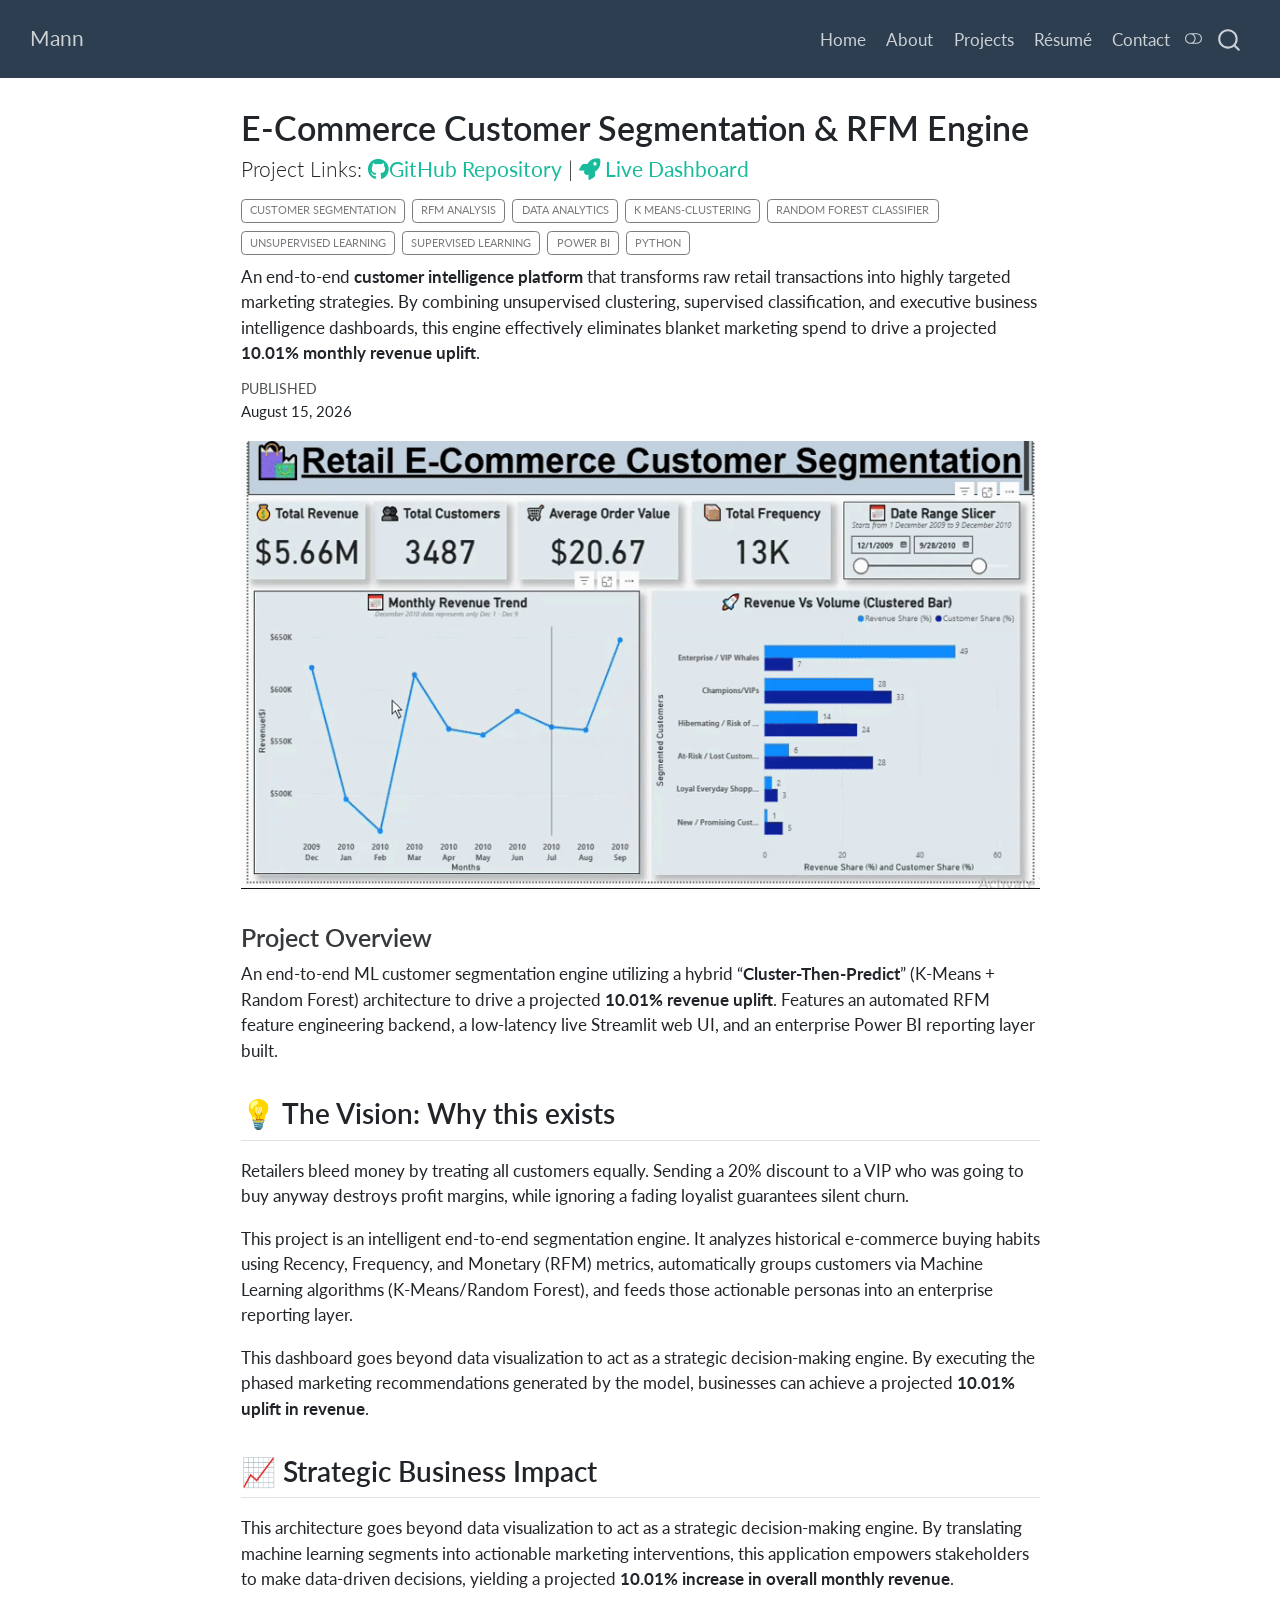
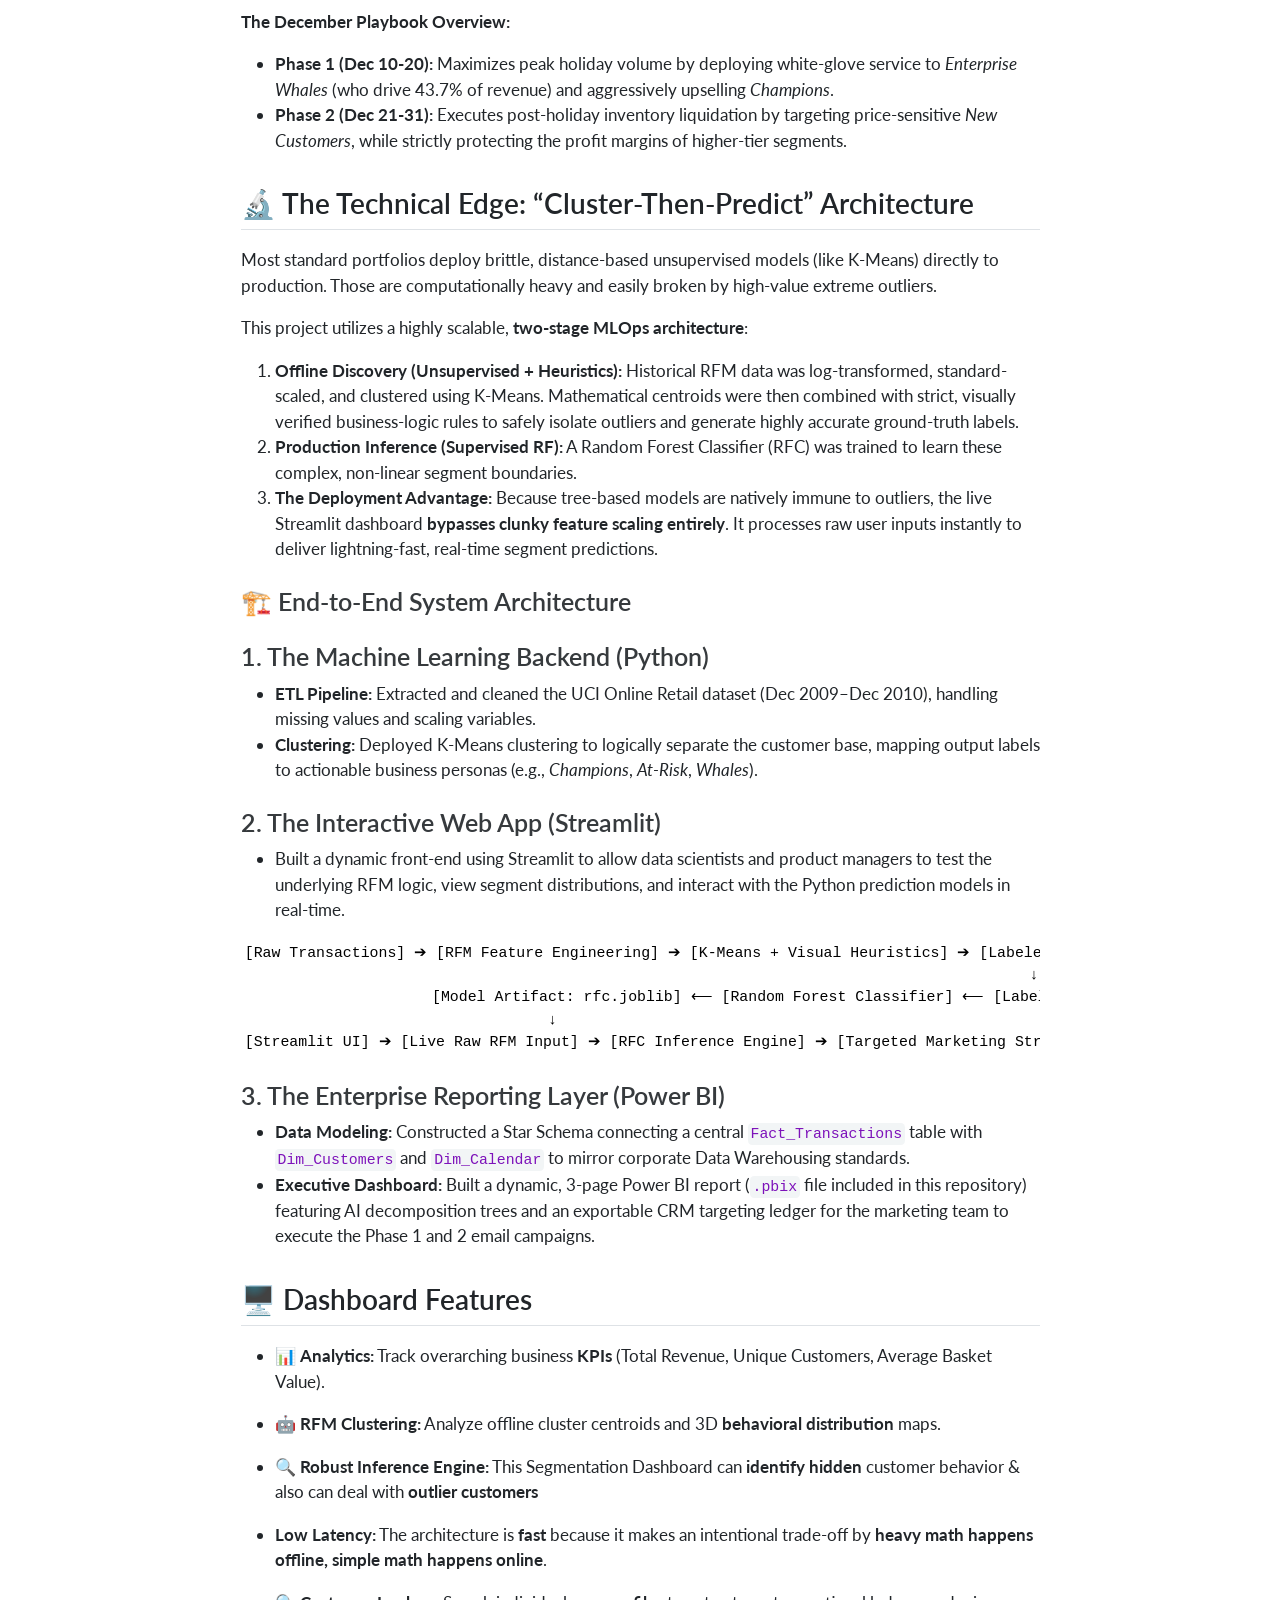
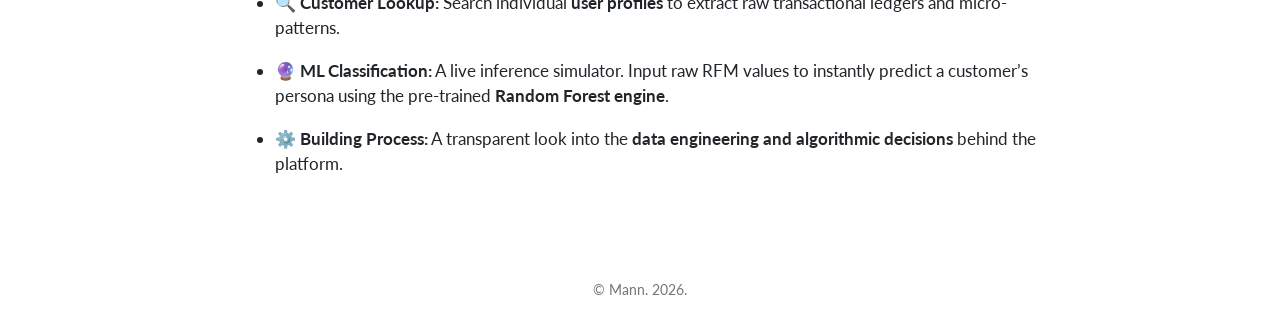
==== docs/projects/customerSegmentation/index.html @ e7b9f97b "Docs repo uploaded for deployment" ====
<!DOCTYPE html>
<html xmlns="http://www.w3.org/1999/xhtml" lang="en" xml:lang="en"><head>

<meta charset="utf-8">
<meta name="generator" content="quarto-1.10.19">

<meta name="viewport" content="width=device-width, initial-scale=1.0, user-scalable=yes">

<meta name="dcterms.date" content="2026-08-15">
<meta name="description" content="An end-to-end customer intelligence platform that transforms raw retail transactions into highly targeted marketing strategies. By combining unsupervised clustering, supervised classification, and executive business intelligence dashboards, this engine effectively eliminates blanket marketing spend to drive a projected 10.01% monthly revenue uplift.">

<title>E-Commerce Customer Segmentation &amp; RFM Engine – Mann</title>
<style>
/* Default styles provided by pandoc.
** See https://pandoc.org/MANUAL.html#variables-for-html for config info.
*/
span.smallcaps{font-variant: small-caps;}
div.columns{display: flex; gap: 1.5em;}
div.column{flex: auto;}
@media screen {
div.columns{gap: min(4vw, 1.5em);}
div.column{overflow-x: auto;}
}
div.hanging-indent{margin-left: 1.5em; text-indent: -1.5em;}
ul.task-list{list-style: none;}
ul.task-list li input[type="checkbox"] {
  width: 0.8em;
  margin: 0 0.8em 0.2em -1em; /* quarto-specific, see https://github.com/quarto-dev/quarto-cli/issues/4556 */ 
  vertical-align: middle;
}
</style>


<script src="../../site_libs/quarto-nav/quarto-nav.js"></script>
<script src="../../site_libs/quarto-nav/headroom.min.js"></script>
<script src="../../site_libs/clipboard/clipboard.min.js"></script>
<script src="../../site_libs/quarto-search/autocomplete.umd.js"></script>
<script src="../../site_libs/quarto-search/fuse.min.js"></script>
<script src="../../site_libs/quarto-search/quarto-search.js"></script>
<meta name="quarto:offset" content="../../">
<link href="../../assets/fv.png" rel="icon" type="image/png">
<script src="../../site_libs/quarto-html/quarto.js" type="module"></script>
<script src="../../site_libs/quarto-html/tabsets/tabsets.js" type="module"></script>
<script src="../../site_libs/quarto-html/popper.min.js"></script>
<script src="../../site_libs/quarto-html/tippy.umd.min.js"></script>
<script src="../../site_libs/quarto-html/anchor.min.js"></script>
<link href="../../site_libs/quarto-html/tippy.css" rel="stylesheet">
<link href="../../site_libs/quarto-html/quarto-syntax-highlighting-bf27225e3a48a9273f3daa8f8e829971.css" rel="stylesheet" class="quarto-color-scheme" id="quarto-text-highlighting-styles">
<link href="../../site_libs/quarto-html/quarto-syntax-highlighting-dark-b626d73c4c936ccc3cb08be7d45d1df6.css" rel="stylesheet" class="quarto-color-scheme quarto-color-alternate" id="quarto-text-highlighting-styles">
<link href="../../site_libs/quarto-html/quarto-syntax-highlighting-bf27225e3a48a9273f3daa8f8e829971.css" rel="stylesheet" class="quarto-color-scheme-extra" id="quarto-text-highlighting-styles">
<script src="../../site_libs/bootstrap/bootstrap.min.js"></script>
<link href="../../site_libs/bootstrap/bootstrap-icons.css" rel="stylesheet">
<link href="../../site_libs/bootstrap/bootstrap-92404dd89b1444827012a9e3a58cda88.min.css" rel="stylesheet" append-hash="true" class="quarto-color-scheme" id="quarto-bootstrap" data-mode="light">
<link href="../../site_libs/bootstrap/bootstrap-dark-8b348f4b4b74a528bf910da1e8c5139e.min.css" rel="stylesheet" append-hash="true" class="quarto-color-scheme quarto-color-alternate" id="quarto-bootstrap" data-mode="dark">
<link href="../../site_libs/bootstrap/bootstrap-92404dd89b1444827012a9e3a58cda88.min.css" rel="stylesheet" append-hash="true" class="quarto-color-scheme-extra" id="quarto-bootstrap" data-mode="light">
<link href="../../site_libs/quarto-contrib/fontawesome6-6.7.2/all.min.css" rel="stylesheet">
<link href="../../site_libs/quarto-contrib/fontawesome6-6.7.2/latex-fontsize.css" rel="stylesheet">
<script id="quarto-search-options" type="application/json">{
  "location": "navbar",
  "copy-button": false,
  "collapse-after": 3,
  "panel-placement": "end",
  "type": "overlay",
  "limit": 50,
  "keyboard-shortcut": [
    "f",
    "/",
    "s"
  ],
  "show-item-context": false,
  "language": {
    "search-no-results-text": "No results",
    "search-matching-documents-text": "matching documents",
    "search-copy-link-title": "Copy link to search",
    "search-hide-matches-text": "Hide additional matches",
    "search-more-match-text": "more match in this document",
    "search-more-matches-text": "more matches in this document",
    "search-clear-button-title": "Clear",
    "search-text-placeholder": "",
    "search-detached-cancel-button-title": "Cancel",
    "search-submit-button-title": "Submit",
    "search-label": "Search"
  }
}</script>


<link rel="stylesheet" href="../../css/styles.scss">
</head>

<body class="nav-fixed fullcontent quarto-light"><script id="quarto-html-before-body" type="application/javascript">
    const toggleBodyColorMode = (bsSheetEl) => {
      const mode = bsSheetEl.getAttribute("data-mode");
      const bodyEl = window.document.querySelector("body");
      if (mode === "dark") {
        bodyEl.classList.add("quarto-dark");
        bodyEl.classList.remove("quarto-light");
      } else {
        bodyEl.classList.add("quarto-light");
        bodyEl.classList.remove("quarto-dark");
      }
    }
    const toggleBodyColorPrimary = () => {
      const bsSheetEl = window.document.querySelector("link#quarto-bootstrap:not([rel=disabled-stylesheet])");
      if (bsSheetEl) {
        toggleBodyColorMode(bsSheetEl);
      }
    }
    const setColorSchemeToggle = (alternate) => {
      const toggles = window.document.querySelectorAll('.quarto-color-scheme-toggle');
      for (let i=0; i < toggles.length; i++) {
        const toggle = toggles[i];
        if (toggle) {
          if (alternate) {
            toggle.classList.add("alternate");
          } else {
            toggle.classList.remove("alternate");
          }
        }
      }
    };
    const toggleColorMode = (alternate) => {
      // Switch the stylesheets
      const primaryStylesheets = window.document.querySelectorAll('link.quarto-color-scheme:not(.quarto-color-alternate)');
      const alternateStylesheets = window.document.querySelectorAll('link.quarto-color-scheme.quarto-color-alternate');
      manageTransitions('#quarto-margin-sidebar .nav-link', false);
      if (alternate) {
        // note: dark is layered on light, we don't disable primary!
        enableStylesheet(alternateStylesheets);
        for (const sheetNode of alternateStylesheets) {
          if (sheetNode.id === "quarto-bootstrap") {
            toggleBodyColorMode(sheetNode);
          }
        }
      } else {
        disableStylesheet(alternateStylesheets);
        enableStylesheet(primaryStylesheets)
        toggleBodyColorPrimary();
      }
      manageTransitions('#quarto-margin-sidebar .nav-link', true);
      // Switch the toggles
      setColorSchemeToggle(alternate)
      // Hack to workaround the fact that safari doesn't
      // properly recolor the scrollbar when toggling (#1455)
      if (navigator.userAgent.indexOf('Safari') > 0 && navigator.userAgent.indexOf('Chrome') == -1) {
        manageTransitions("body", false);
        window.scrollTo(0, 1);
        setTimeout(() => {
          window.scrollTo(0, 0);
          manageTransitions("body", true);
        }, 40);
      }
    }
    const disableStylesheet = (stylesheets) => {
      for (let i=0; i < stylesheets.length; i++) {
        const stylesheet = stylesheets[i];
        stylesheet.rel = 'disabled-stylesheet';
      }
    }
    const enableStylesheet = (stylesheets) => {
      for (let i=0; i < stylesheets.length; i++) {
        const stylesheet = stylesheets[i];
        if(stylesheet.rel !== 'stylesheet') { // for Chrome, which will still FOUC without this check
          stylesheet.rel = 'stylesheet';
        }
      }
    }
    const manageTransitions = (selector, allowTransitions) => {
      const els = window.document.querySelectorAll(selector);
      for (let i=0; i < els.length; i++) {
        const el = els[i];
        if (allowTransitions) {
          el.classList.remove('notransition');
        } else {
          el.classList.add('notransition');
        }
      }
    }
    const isFileUrl = () => {
      return window.location.protocol === 'file:';
    }
    const hasAlternateSentinel = () => {
      let styleSentinel = getColorSchemeSentinel();
      if (styleSentinel !== null) {
        return styleSentinel === "alternate";
      } else {
        return false;
      }
    }
    const setStyleSentinel = (alternate) => {
      const value = alternate ? "alternate" : "default";
      if (!isFileUrl()) {
        window.localStorage.setItem("quarto-color-scheme", value);
      } else {
        localAlternateSentinel = value;
      }
    }
    const getColorSchemeSentinel = () => {
      if (!isFileUrl()) {
        const storageValue = window.localStorage.getItem("quarto-color-scheme");
        return storageValue != null ? storageValue : localAlternateSentinel;
      } else {
        return localAlternateSentinel;
      }
    }
    const toggleGiscusIfUsed = (isAlternate, darkModeDefault) => {
      const baseTheme = document.querySelector('#giscus-base-theme')?.value ?? 'light';
      const alternateTheme = document.querySelector('#giscus-alt-theme')?.value ?? 'dark';
      let newTheme = '';
      if(authorPrefersDark) {
        newTheme = isAlternate ? baseTheme : alternateTheme;
      } else {
        newTheme = isAlternate ? alternateTheme : baseTheme;
      }
      const changeGiscusTheme = () => {
        // From: https://github.com/giscus/giscus/issues/336
        const sendMessage = (message) => {
          const iframe = document.querySelector('iframe.giscus-frame');
          if (!iframe) return;
          iframe.contentWindow.postMessage({ giscus: message }, 'https://giscus.app');
        }
        sendMessage({
          setConfig: {
            theme: newTheme
          }
        });
      }
      const isGiscussLoaded = window.document.querySelector('iframe.giscus-frame') !== null;
      if (isGiscussLoaded) {
        changeGiscusTheme();
      }
    };
    const authorPrefersDark = false;
    const darkModeDefault = authorPrefersDark;
      document.querySelector('link#quarto-text-highlighting-styles.quarto-color-scheme-extra').rel = 'disabled-stylesheet';
      document.querySelector('link#quarto-bootstrap.quarto-color-scheme-extra').rel = 'disabled-stylesheet';
    let localAlternateSentinel = darkModeDefault ? 'alternate' : 'default';
    // Dark / light mode switch
    window.quartoToggleColorScheme = () => {
      // Read the current dark / light value
      let toAlternate = !hasAlternateSentinel();
      toggleColorMode(toAlternate);
      setStyleSentinel(toAlternate);
      toggleGiscusIfUsed(toAlternate, darkModeDefault);
      window.dispatchEvent(new Event('resize'));
    };
    // Switch to dark mode if need be
    if (hasAlternateSentinel()) {
      toggleColorMode(true);
    } else {
      toggleColorMode(false);
    }
  </script>

<div id="quarto-search-results"></div>
  <header id="quarto-header" class="headroom fixed-top">
    <nav class="navbar navbar-expand-lg " data-bs-theme="dark">
      <div class="navbar-container container-fluid">
      <div class="navbar-brand-container mx-auto">
    <a class="navbar-brand" href="../../index.html">
    <span class="navbar-title">Mann</span>
    </a>
  </div>
            <div id="quarto-search" class="" title="Search"></div>
          <button class="navbar-toggler" type="button" data-bs-toggle="collapse" data-bs-target="#navbarCollapse" aria-controls="navbarCollapse" role="menu" aria-expanded="false" aria-label="Toggle navigation" onclick="if (window.quartoToggleHeadroom) { window.quartoToggleHeadroom(); }">
  <span class="navbar-toggler-icon"></span>
</button>
          <div class="collapse navbar-collapse" id="navbarCollapse">
            <ul class="navbar-nav navbar-nav-scroll ms-auto">
  <li class="nav-item">
    <a class="nav-link" href="../../index.html"> 
<span class="menu-text">Home</span></a>
  </li>  
  <li class="nav-item">
    <a class="nav-link" href="../../pages/about.html"> 
<span class="menu-text">About</span></a>
  </li>  
  <li class="nav-item">
    <a class="nav-link" href="../../projects.html"> 
<span class="menu-text">Projects</span></a>
  </li>  
  <li class="nav-item">
    <a class="nav-link" href="../../pages/cv.html"> 
<span class="menu-text">Résumé</span></a>
  </li>  
  <li class="nav-item">
    <a class="nav-link" href="../../pages/contact.html"> 
<span class="menu-text">Contact</span></a>
  </li>  
</ul>
          </div> <!-- /navcollapse -->
            <div class="quarto-navbar-tools">
  <a href="" class="quarto-color-scheme-toggle quarto-navigation-tool  px-1" onclick="window.quartoToggleColorScheme(); return false;" title="Toggle dark mode"><i class="bi"></i></a>
</div>
      </div> <!-- /container-fluid -->
    </nav>
</header>
<!-- content -->
<div id="quarto-content" class="quarto-container page-columns page-rows-contents page-layout-article page-navbar">
<!-- sidebar -->
<!-- margin-sidebar -->
    
<!-- main -->
<main class="content" id="quarto-document-content">


<header id="title-block-header" class="quarto-title-block default">
<div class="quarto-title">
<h1 class="title">E-Commerce Customer Segmentation &amp; RFM Engine</h1>
<p class="subtitle lead">Project Links: <a href="https://github.com/mann-lean/customerSegmentation"><i class="fa-brands fa-github" aria-label="github"></i>GitHub Repository</a> | <a href="https://customersegmentationsolutions.streamlit.app/"><i class="fa-solid fa-rocket" aria-label="rocket"></i> Live Dashboard</a></p>
  <div class="quarto-categories">
    <div class="quarto-category">Customer Segmentation</div>
    <div class="quarto-category">RFM Analysis</div>
    <div class="quarto-category">Data Analytics</div>
    <div class="quarto-category">K Means-clustering</div>
    <div class="quarto-category">Random Forest Classifier</div>
    <div class="quarto-category">Unsupervised Learning</div>
    <div class="quarto-category">Supervised Learning</div>
    <div class="quarto-category">Power BI</div>
    <div class="quarto-category">Python</div>
  </div>
  </div>

<div>
  <div class="description">
    An end-to-end <strong>customer intelligence platform</strong> that transforms raw retail transactions into highly targeted marketing strategies. By combining unsupervised clustering, supervised classification, and executive business intelligence dashboards, this engine effectively eliminates blanket marketing spend to drive a projected <strong>10.01% monthly revenue uplift</strong>.
  </div>
</div>


<div class="quarto-title-meta">

    
    <div>
    <div class="quarto-title-meta-heading">Published</div>
    <div class="quarto-title-meta-contents">
      <p class="date">August 15, 2026</p>
    </div>
  </div>
  
    
  </div>
  


</header>


<p><img src="cs.gif" class="img-fluid"></p>
<section id="project-overview" class="level3">
<h3 class="anchored" data-anchor-id="project-overview">Project Overview</h3>
<p>An end-to-end ML customer segmentation engine utilizing a hybrid “<strong>Cluster-Then-Predict</strong>” (K-Means + Random Forest) architecture to drive a projected <strong>10.01% revenue uplift</strong>. Features an automated RFM feature engineering backend, a low-latency live Streamlit web UI, and an enterprise Power BI reporting layer built.</p>
</section>
<section id="the-vision-why-this-exists" class="level2">
<h2 class="anchored" data-anchor-id="the-vision-why-this-exists">💡 The Vision: Why this exists</h2>
<p>Retailers bleed money by treating all customers equally. Sending a 20% discount to a VIP who was going to buy anyway destroys profit margins, while ignoring a fading loyalist guarantees silent churn.</p>
<p>This project is an intelligent end-to-end segmentation engine. It analyzes historical e-commerce buying habits using Recency, Frequency, and Monetary (RFM) metrics, automatically groups customers via Machine Learning algorithms (K-Means/Random Forest), and feeds those actionable personas into an enterprise reporting layer.</p>
<p>This dashboard goes beyond data visualization to act as a strategic decision-making engine. By executing the phased marketing recommendations generated by the model, businesses can achieve a projected <strong>10.01% uplift in revenue</strong>.</p>
</section>
<section id="strategic-business-impact" class="level2">
<h2 class="anchored" data-anchor-id="strategic-business-impact">📈 Strategic Business Impact</h2>
<p>This architecture goes beyond data visualization to act as a strategic decision-making engine. By translating machine learning segments into actionable marketing interventions, this application empowers stakeholders to make data-driven decisions, yielding a projected <strong>10.01% increase in overall monthly revenue</strong>.</p>
<p><strong>The December Playbook Overview:</strong></p>
<ul>
<li><strong>Phase 1 (Dec 10-20):</strong> Maximizes peak holiday volume by deploying white-glove service to <em>Enterprise Whales</em> (who drive 43.7% of revenue) and aggressively upselling <em>Champions</em>.</li>
<li><strong>Phase 2 (Dec 21-31):</strong> Executes post-holiday inventory liquidation by targeting price-sensitive <em>New Customers</em>, while strictly protecting the profit margins of higher-tier segments.</li>
</ul>
</section>
<section id="the-technical-edge-cluster-then-predict-architecture" class="level2">
<h2 class="anchored" data-anchor-id="the-technical-edge-cluster-then-predict-architecture">🔬 The Technical Edge: “Cluster-Then-Predict” Architecture</h2>
<p>Most standard portfolios deploy brittle, distance-based unsupervised models (like K-Means) directly to production. Those are computationally heavy and easily broken by high-value extreme outliers.</p>
<p>This project utilizes a highly scalable, <strong>two-stage MLOps architecture</strong>:</p>
<ol type="1">
<li><strong>Offline Discovery (Unsupervised + Heuristics):</strong> Historical RFM data was log-transformed, standard-scaled, and clustered using K-Means. Mathematical centroids were then combined with strict, visually verified business-logic rules to safely isolate outliers and generate highly accurate ground-truth labels.</li>
<li><strong>Production Inference (Supervised RF):</strong> A Random Forest Classifier (RFC) was trained to learn these complex, non-linear segment boundaries.</li>
<li><strong>The Deployment Advantage:</strong> Because tree-based models are natively immune to outliers, the live Streamlit dashboard <strong>bypasses clunky feature scaling entirely</strong>. It processes raw user inputs instantly to deliver lightning-fast, real-time segment predictions.</li>
</ol>
<section id="end-to-end-system-architecture" class="level3">
<h3 class="anchored" data-anchor-id="end-to-end-system-architecture">🏗️ End-to-End System Architecture</h3>
</section>
<section id="the-machine-learning-backend-python" class="level3">
<h3 class="anchored" data-anchor-id="the-machine-learning-backend-python">1. The Machine Learning Backend (Python)</h3>
<ul>
<li><strong>ETL Pipeline:</strong> Extracted and cleaned the UCI Online Retail dataset (Dec 2009–Dec 2010), handling missing values and scaling variables.</li>
<li><strong>Clustering:</strong> Deployed K-Means clustering to logically separate the customer base, mapping output labels to actionable business personas (e.g., <em>Champions</em>, <em>At-Risk</em>, <em>Whales</em>).</li>
</ul>
</section>
<section id="the-interactive-web-app-streamlit" class="level3">
<h3 class="anchored" data-anchor-id="the-interactive-web-app-streamlit">2. The Interactive Web App (Streamlit)</h3>
<ul>
<li>Built a dynamic front-end using Streamlit to allow data scientists and product managers to test the underlying RFM logic, view segment distributions, and interact with the Python prediction models in real-time.</li>
</ul>
<pre class="text"><code>[Raw Transactions] ➔ [RFM Feature Engineering] ➔ [K-Means + Visual Heuristics] ➔ [Labeled Dataset]
                                                                                        ↓
                     [Model Artifact: rfc.joblib] ⟵ [Random Forest Classifier] ⟵ [Labeled Training]
                                  ↓
[Streamlit UI] ➔ [Live Raw RFM Input] ➔ [RFC Inference Engine] ➔ [Targeted Marketing Strategy]</code></pre>
</section>
<section id="the-enterprise-reporting-layer-power-bi" class="level3">
<h3 class="anchored" data-anchor-id="the-enterprise-reporting-layer-power-bi">3. The Enterprise Reporting Layer (Power BI)</h3>
<ul>
<li><strong>Data Modeling:</strong> Constructed a Star Schema connecting a central <code>Fact_Transactions</code> table with <code>Dim_Customers</code> and <code>Dim_Calendar</code> to mirror corporate Data Warehousing standards.</li>
<li><strong>Executive Dashboard:</strong> Built a dynamic, 3-page Power BI report (<code>.pbix</code> file included in this repository) featuring AI decomposition trees and an exportable CRM targeting ledger for the marketing team to execute the Phase 1 and 2 email campaigns.</li>
</ul>
</section>
</section>
<section id="dashboard-features" class="level2">
<h2 class="anchored" data-anchor-id="dashboard-features">🖥️ Dashboard Features</h2>
<ul>
<li><p>📊 <strong>Analytics:</strong> Track overarching business <strong>KPIs</strong> (Total Revenue, Unique Customers, Average Basket Value).</p></li>
<li><p>🤖 <strong>RFM Clustering:</strong> Analyze offline cluster centroids and 3D <strong>behavioral distribution</strong> maps.</p></li>
<li><p>🔍 <strong>Robust Inference Engine:</strong> This Segmentation Dashboard can <strong>identify hidden</strong> customer behavior &amp; also can deal with <strong>outlier customers</strong></p></li>
<li><p><strong>Low Latency:</strong> The architecture is <strong>fast</strong> because it makes an intentional trade-off by <strong>heavy math happens offline, simple math happens online</strong>.</p></li>
<li><p>🔍 <strong>Customer Lookup:</strong> Search individual <strong>user profiles</strong> to extract raw transactional ledgers and micro-patterns.</p></li>
<li><p>🔮 <strong>ML Classification:</strong> A live inference simulator. Input raw RFM values to instantly predict a customer’s persona using the pre-trained <strong>Random Forest engine</strong>.</p></li>
<li><p>⚙️ <strong>Building Process:</strong> A transparent look into the <strong>data engineering and algorithmic decisions</strong> behind the platform.</p></li>
</ul>


</section>

</main> <!-- /main -->
<script id="quarto-html-after-body" type="application/javascript">
  window.document.addEventListener("DOMContentLoaded", function (event) {
    // Ensure there is a toggle, if there isn't float one in the top right
    if (window.document.querySelector('.quarto-color-scheme-toggle') === null) {
      const a = window.document.createElement('a');
      a.classList.add('top-right');
      a.classList.add('quarto-color-scheme-toggle');
      a.href = "";
      a.onclick = function() { try { window.quartoToggleColorScheme(); } catch {} return false; };
      const i = window.document.createElement("i");
      i.classList.add('bi');
      a.appendChild(i);
      window.document.body.appendChild(a);
    }
    setColorSchemeToggle(hasAlternateSentinel())
    const icon = "";
    const anchorJS = new window.AnchorJS();
    anchorJS.options = {
      placement: 'right',
      icon: icon
    };
    anchorJS.add('.anchored');
    const isCodeAnnotation = (el) => {
      for (const clz of el.classList) {
        if (clz.startsWith('code-annotation-')) {                     
          return true;
        }
      }
      return false;
    }
    const onCopySuccess = function(e) {
      // button target
      const button = e.trigger;
      // don't keep focus
      button.blur();
      // flash "checked"
      button.classList.add('code-copy-button-checked');
      var currentTitle = button.getAttribute("title");
      button.setAttribute("title", "Copied!");
      let tooltip;
      if (window.bootstrap) {
        button.setAttribute("data-bs-toggle", "tooltip");
        button.setAttribute("data-bs-placement", "left");
        button.setAttribute("data-bs-title", "Copied!");
        tooltip = new bootstrap.Tooltip(button, 
          { trigger: "manual", 
            customClass: "code-copy-button-tooltip",
            offset: [0, -8]});
        tooltip.show();    
      }
      setTimeout(function() {
        if (tooltip) {
          tooltip.hide();
          button.removeAttribute("data-bs-title");
          button.removeAttribute("data-bs-toggle");
          button.removeAttribute("data-bs-placement");
        }
        button.setAttribute("title", currentTitle);
        button.classList.remove('code-copy-button-checked');
      }, 1000);
      // clear code selection
      e.clearSelection();
    }
    const getTextToCopy = function(trigger) {
      const outerScaffold = trigger.parentElement.cloneNode(true);
      const codeEl = outerScaffold.querySelector('code');
      for (const childEl of codeEl.children) {
        if (isCodeAnnotation(childEl)) {
          childEl.remove();
        }
      }
      return codeEl.innerText;
    }
    const clipboard = new window.ClipboardJS('.code-copy-button:not([data-in-quarto-modal])', {
      text: getTextToCopy
    });
    clipboard.on('success', onCopySuccess);
    if (window.document.getElementById('quarto-embedded-source-code-modal')) {
      const clipboardModal = new window.ClipboardJS('.code-copy-button[data-in-quarto-modal]', {
        text: getTextToCopy,
        container: window.document.getElementById('quarto-embedded-source-code-modal')
      });
      clipboardModal.on('success', onCopySuccess);
    }
      var localhostRegex = new RegExp(/^(?:http|https):\/\/localhost\:?[0-9]*\//);
      var mailtoRegex = new RegExp(/^mailto:/);
        var filterRegex = new RegExp('/' + window.location.host + '/');
      var isInternal = (href) => {
          return filterRegex.test(href) || localhostRegex.test(href) || mailtoRegex.test(href);
      }
      // Inspect non-navigation links and adorn them if external
     var links = window.document.querySelectorAll('a[href]:not(.nav-link):not(.navbar-brand):not(.toc-action):not(.sidebar-link):not(.sidebar-item-toggle):not(.pagination-link):not(.no-external):not([aria-hidden]):not(.dropdown-item):not(.quarto-navigation-tool):not(.about-link)');
      for (var i=0; i<links.length; i++) {
        const link = links[i];
        if (!isInternal(link.href)) {
          // undo the damage that might have been done by quarto-nav.js in the case of
          // links that we want to consider external
          if (link.dataset.originalHref !== undefined) {
            link.href = link.dataset.originalHref;
          }
        }
      }
    function tippyHover(el, contentFn, onTriggerFn, onUntriggerFn) {
      const config = {
        allowHTML: true,
        maxWidth: 500,
        delay: 100,
        arrow: false,
        appendTo: function(el) {
            return el.parentElement;
        },
        interactive: true,
        interactiveBorder: 10,
        theme: 'quarto',
        placement: 'bottom-start',
      };
      if (contentFn) {
        config.content = contentFn;
      }
      if (onTriggerFn) {
        config.onTrigger = onTriggerFn;
      }
      if (onUntriggerFn) {
        config.onUntrigger = onUntriggerFn;
      }
      window.tippy(el, config); 
    }
    const noterefs = window.document.querySelectorAll('a[role="doc-noteref"]');
    for (var i=0; i<noterefs.length; i++) {
      const ref = noterefs[i];
      tippyHover(ref, function() {
        // use id or data attribute instead here
        let href = ref.getAttribute('data-footnote-href') || ref.getAttribute('href');
        try { href = new URL(href).hash; } catch {}
        const id = href.replace(/^#\/?/, "");
        const note = window.document.getElementById(id);
        if (note) {
          return note.innerHTML;
        } else {
          return "";
        }
      });
    }
    const xrefs = window.document.querySelectorAll('a.quarto-xref');
    const processXRef = (id, note) => {
      // Strip column container classes
      const stripColumnClz = (el) => {
        el.classList.remove("page-full", "page-columns");
        if (el.children) {
          for (const child of el.children) {
            stripColumnClz(child);
          }
        }
      }
      stripColumnClz(note)
      if (id === null || id.startsWith('sec-')) {
        // Special case sections, only their first couple elements
        const container = document.createElement("div");
        if (note.children && note.children.length > 2) {
          container.appendChild(note.children[0].cloneNode(true));
          for (let i = 1; i < note.children.length; i++) {
            const child = note.children[i];
            if (child.tagName === "P" && child.innerText === "") {
              continue;
            } else {
              container.appendChild(child.cloneNode(true));
              break;
            }
          }
          if (window.Quarto?.typesetMath) {
            window.Quarto.typesetMath(container);
          }
          return container.innerHTML
        } else {
          if (window.Quarto?.typesetMath) {
            window.Quarto.typesetMath(note);
          }
          return note.innerHTML;
        }
      } else {
        // Remove any anchor links if they are present
        const anchorLink = note.querySelector('a.anchorjs-link');
        if (anchorLink) {
          anchorLink.remove();
        }
        if (window.Quarto?.typesetMath) {
          window.Quarto.typesetMath(note);
        }
        if (note.classList.contains("callout")) {
          return note.outerHTML;
        } else {
          return note.innerHTML;
        }
      }
    }
    for (var i=0; i<xrefs.length; i++) {
      const xref = xrefs[i];
      tippyHover(xref, undefined, function(instance) {
        instance.disable();
        let url = xref.getAttribute('href');
        let hash = undefined; 
        if (url.startsWith('#')) {
          hash = url;
        } else {
          try { hash = new URL(url).hash; } catch {}
        }
        if (hash) {
          const id = hash.replace(/^#\/?/, "");
          const note = window.document.getElementById(id);
          if (note !== null) {
            try {
              const html = processXRef(id, note.cloneNode(true));
              instance.setContent(html);
            } finally {
              instance.enable();
              instance.show();
            }
          } else {
            // See if we can fetch this
            fetch(url.split('#')[0])
            .then(res => res.text())
            .then(html => {
              const parser = new DOMParser();
              const htmlDoc = parser.parseFromString(html, "text/html");
              const note = htmlDoc.getElementById(id);
              if (note !== null) {
                const html = processXRef(id, note);
                instance.setContent(html);
              } 
            }).finally(() => {
              instance.enable();
              instance.show();
            });
          }
        } else {
          // See if we can fetch a full url (with no hash to target)
          // This is a special case and we should probably do some content thinning / targeting
          fetch(url)
          .then(res => res.text())
          .then(html => {
            const parser = new DOMParser();
            const htmlDoc = parser.parseFromString(html, "text/html");
            const note = htmlDoc.querySelector('main.content');
            if (note !== null) {
              // This should only happen for chapter cross references
              // (since there is no id in the URL)
              // remove the first header
              if (note.children.length > 0 && note.children[0].tagName === "HEADER") {
                note.children[0].remove();
              }
              const html = processXRef(null, note);
              instance.setContent(html);
            } 
          }).finally(() => {
            instance.enable();
            instance.show();
          });
        }
      }, function(instance) {
      });
    }
        let selectedAnnoteEl;
        const selectorForAnnotation = ( cell, annotation) => {
          let cellAttr = 'data-code-cell="' + cell + '"';
          let lineAttr = 'data-code-annotation="' +  annotation + '"';
          const selector = 'span[' + cellAttr + '][' + lineAttr + ']';
          return selector;
        }
        const selectCodeLines = (annoteEl) => {
          const doc = window.document;
          const targetCell = annoteEl.getAttribute("data-target-cell");
          const targetAnnotation = annoteEl.getAttribute("data-target-annotation");
          const annoteSpan = window.document.querySelector(selectorForAnnotation(targetCell, targetAnnotation));
          const lines = annoteSpan.getAttribute("data-code-lines").split(",");
          const lineIds = lines.map((line) => {
            return targetCell + "-" + line;
          })
          let top = null;
          let height = null;
          let parent = null;
          if (lineIds.length > 0) {
              //compute the position of the single el (top and bottom and make a div)
              const el = window.document.getElementById(lineIds[0]);
              top = el.offsetTop;
              height = el.offsetHeight;
              parent = el.parentElement.parentElement;
            if (lineIds.length > 1) {
              const lastEl = window.document.getElementById(lineIds[lineIds.length - 1]);
              const bottom = lastEl.offsetTop + lastEl.offsetHeight;
              height = bottom - top;
            }
            if (top !== null && height !== null && parent !== null) {
              // cook up a div (if necessary) and position it 
              let div = window.document.getElementById("code-annotation-line-highlight");
              if (div === null) {
                div = window.document.createElement("div");
                div.setAttribute("id", "code-annotation-line-highlight");
                div.style.position = 'absolute';
                parent.appendChild(div);
              }
              div.style.top = top - 2 + "px";
              div.style.height = height + 4 + "px";
              div.style.left = 0;
              let gutterDiv = window.document.getElementById("code-annotation-line-highlight-gutter");
              if (gutterDiv === null) {
                gutterDiv = window.document.createElement("div");
                gutterDiv.setAttribute("id", "code-annotation-line-highlight-gutter");
                gutterDiv.style.position = 'absolute';
                const codeCell = window.document.getElementById(targetCell);
                const gutter = codeCell.querySelector('.code-annotation-gutter');
                gutter.appendChild(gutterDiv);
              }
              gutterDiv.style.top = top - 2 + "px";
              gutterDiv.style.height = height + 4 + "px";
            }
            selectedAnnoteEl = annoteEl;
          }
        };
        const unselectCodeLines = () => {
          const elementsIds = ["code-annotation-line-highlight", "code-annotation-line-highlight-gutter"];
          elementsIds.forEach((elId) => {
            const div = window.document.getElementById(elId);
            if (div) {
              div.remove();
            }
          });
          selectedAnnoteEl = undefined;
        };
          // Handle positioning of the toggle
      window.addEventListener(
        "resize",
        throttle(() => {
          elRect = undefined;
          if (selectedAnnoteEl) {
            selectCodeLines(selectedAnnoteEl);
          }
        }, 10)
      );
      function throttle(fn, ms) {
      let throttle = false;
      let timer;
        return (...args) => {
          if(!throttle) { // first call gets through
              fn.apply(this, args);
              throttle = true;
          } else { // all the others get throttled
              if(timer) clearTimeout(timer); // cancel #2
              timer = setTimeout(() => {
                fn.apply(this, args);
                timer = throttle = false;
              }, ms);
          }
        };
      }
        // Attach click handler to the DT
        const annoteDls = window.document.querySelectorAll('dt[data-target-cell]');
        for (const annoteDlNode of annoteDls) {
          annoteDlNode.addEventListener('click', (event) => {
            const clickedEl = event.target;
            if (clickedEl !== selectedAnnoteEl) {
              unselectCodeLines();
              const activeEl = window.document.querySelector('dt[data-target-cell].code-annotation-active');
              if (activeEl) {
                activeEl.classList.remove('code-annotation-active');
              }
              selectCodeLines(clickedEl);
              clickedEl.classList.add('code-annotation-active');
            } else {
              // Unselect the line
              unselectCodeLines();
              clickedEl.classList.remove('code-annotation-active');
            }
          });
        }
    const findCites = (el) => {
      const parentEl = el.parentElement;
      if (parentEl) {
        const cites = parentEl.dataset.cites;
        if (cites) {
          return {
            el,
            cites: cites.split(' ')
          };
        } else {
          return findCites(el.parentElement)
        }
      } else {
        return undefined;
      }
    };
    var bibliorefs = window.document.querySelectorAll('a[role="doc-biblioref"]');
    for (var i=0; i<bibliorefs.length; i++) {
      const ref = bibliorefs[i];
      const citeInfo = findCites(ref);
      if (citeInfo) {
        tippyHover(citeInfo.el, function() {
          var popup = window.document.createElement('div');
          citeInfo.cites.forEach(function(cite) {
            var citeDiv = window.document.createElement('div');
            citeDiv.classList.add('hanging-indent');
            citeDiv.classList.add('csl-entry');
            var biblioDiv = window.document.getElementById('ref-' + cite);
            if (biblioDiv) {
              citeDiv.innerHTML = biblioDiv.innerHTML;
            }
            popup.appendChild(citeDiv);
          });
          return popup.innerHTML;
        });
      }
    }
  });
  </script>
</div> <!-- /content -->
<footer class="footer">
  <div class="nav-footer">
    <div class="nav-footer-left">
      &nbsp;
    </div>   
    <div class="nav-footer-center">
<p>© Mann. 2026.</p>
</div>
    <div class="nav-footer-right">
      &nbsp;
    </div>
  </div>
</footer>




</body></html>
---- docs/site_libs/quarto-html/tippy.css ----
.tippy-box[data-animation=fade][data-state=hidden]{opacity:0}[data-tippy-root]{max-width:calc(100vw - 10px)}.tippy-box{position:relative;background-color:#333;color:#fff;border-radius:4px;font-size:14px;line-height:1.4;white-space:normal;outline:0;transition-property:transform,visibility,opacity}.tippy-box[data-placement^=top]>.tippy-arrow{bottom:0}.tippy-box[data-placement^=top]>.tippy-arrow:before{bottom:-7px;left:0;border-width:8px 8px 0;border-top-color:initial;transform-origin:center top}.tippy-box[data-placement^=bottom]>.tippy-arrow{top:0}.tippy-box[data-placement^=bottom]>.tippy-arrow:before{top:-7px;left:0;border-width:0 8px 8px;border-bottom-color:initial;transform-origin:center bottom}.tippy-box[data-placement^=left]>.tippy-arrow{right:0}.tippy-box[data-placement^=left]>.tippy-arrow:before{border-width:8px 0 8px 8px;border-left-color:initial;right:-7px;transform-origin:center left}.tippy-box[data-placement^=right]>.tippy-arrow{left:0}.tippy-box[data-placement^=right]>.tippy-arrow:before{left:-7px;border-width:8px 8px 8px 0;border-right-color:initial;transform-origin:center right}.tippy-box[data-inertia][data-state=visible]{transition-timing-function:cubic-bezier(.54,1.5,.38,1.11)}.tippy-arrow{width:16px;height:16px;color:#333}.tippy-arrow:before{content:"";position:absolute;border-color:transparent;border-style:solid}.tippy-content{position:relative;padding:5px 9px;z-index:1}
---- docs/site_libs/quarto-html/quarto-syntax-highlighting-bf27225e3a48a9273f3daa8f8e829971.css ----
/* quarto syntax highlight colors */
:root {
  --quarto-hl-ot-color: #003B4F;
  --quarto-hl-at-color: #657422;
  --quarto-hl-ss-color: #20794D;
  --quarto-hl-an-color: #5E5E5E;
  --quarto-hl-fu-color: #4758AB;
  --quarto-hl-st-color: #20794D;
  --quarto-hl-cf-color: #003B4F;
  --quarto-hl-op-color: #5E5E5E;
  --quarto-hl-er-color: #AD0000;
  --quarto-hl-bn-color: #AD0000;
  --quarto-hl-al-color: #AD0000;
  --quarto-hl-va-color: #111111;
  --quarto-hl-bu-color: inherit;
  --quarto-hl-ex-color: inherit;
  --quarto-hl-pp-color: #AD0000;
  --quarto-hl-in-color: #5E5E5E;
  --quarto-hl-vs-color: #20794D;
  --quarto-hl-wa-color: #5E5E5E;
  --quarto-hl-do-color: #5E5E5E;
  --quarto-hl-im-color: #00769E;
  --quarto-hl-ch-color: #20794D;
  --quarto-hl-dt-color: #AD0000;
  --quarto-hl-fl-color: #AD0000;
  --quarto-hl-co-color: #5E5E5E;
  --quarto-hl-cv-color: #5E5E5E;
  --quarto-hl-cn-color: #8f5902;
  --quarto-hl-sc-color: #5E5E5E;
  --quarto-hl-dv-color: #AD0000;
  --quarto-hl-kw-color: #003B4F;
}

/* other quarto variables */
:root {
  --quarto-font-monospace: SFMono-Regular, Menlo, Monaco, Consolas, "Liberation Mono", "Courier New", monospace;
}

/* syntax highlight based on Pandoc's rules */
pre > code.sourceCode > span {
  color: #003B4F;
}

code.sourceCode > span {
  color: #003B4F;
}

div.sourceCode,
div.sourceCode pre.sourceCode {
  color: #003B4F;
}

/* Normal */
code span {
  color: #003B4F;
}

/* Alert */
code span.al {
  color: #AD0000;
  font-style: inherit;
}

/* Annotation */
code span.an {
  color: #5E5E5E;
  font-style: inherit;
}

/* Attribute */
code span.at {
  color: #657422;
  font-style: inherit;
}

/* BaseN */
code span.bn {
  color: #AD0000;
  font-style: inherit;
}

/* BuiltIn */
code span.bu {
  font-style: inherit;
}

/* ControlFlow */
code span.cf {
  color: #003B4F;
  font-weight: bold;
  font-style: inherit;
}

/* Char */
code span.ch {
  color: #20794D;
  font-style: inherit;
}

/* Constant */
code span.cn {
  color: #8f5902;
  font-style: inherit;
}

/* Comment */
code span.co {
  color: #5E5E5E;
  font-style: inherit;
}

/* CommentVar */
code span.cv {
  color: #5E5E5E;
  font-style: italic;
}

/* Documentation */
code span.do {
  color: #5E5E5E;
  font-style: italic;
}

/* DataType */
code span.dt {
  color: #AD0000;
  font-style: inherit;
}

/* DecVal */
code span.dv {
  color: #AD0000;
  font-style: inherit;
}

/* Error */
code span.er {
  color: #AD0000;
  font-style: inherit;
}

/* Extension */
code span.ex {
  font-style: inherit;
}

/* Float */
code span.fl {
  color: #AD0000;
  font-style: inherit;
}

/* Function */
code span.fu {
  color: #4758AB;
  font-style: inherit;
}

/* Import */
code span.im {
  color: #00769E;
  font-style: inherit;
}

/* Information */
code span.in {
  color: #5E5E5E;
  font-style: inherit;
}

/* Keyword */
code span.kw {
  color: #003B4F;
  font-weight: bold;
  font-style: inherit;
}

/* Operator */
code span.op {
  color: #5E5E5E;
  font-style: inherit;
}

/* Other */
code span.ot {
  color: #003B4F;
  font-style: inherit;
}

/* Preprocessor */
code span.pp {
  color: #AD0000;
  font-style: inherit;
}

/* SpecialChar */
code span.sc {
  color: #5E5E5E;
  font-style: inherit;
}

/* SpecialString */
code span.ss {
  color: #20794D;
  font-style: inherit;
}

/* String */
code span.st {
  color: #20794D;
  font-style: inherit;
}

/* Variable */
code span.va {
  color: #111111;
  font-style: inherit;
}

/* VerbatimString */
code span.vs {
  color: #20794D;
  font-style: inherit;
}

/* Warning */
code span.wa {
  color: #5E5E5E;
  font-style: italic;
}

.prevent-inlining {
  content: "</";
}

/*# sourceMappingURL=8be38f48d34c45af72792cbd699585e7.css.map */
---- docs/site_libs/quarto-html/quarto-syntax-highlighting-dark-b626d73c4c936ccc3cb08be7d45d1df6.css ----
/* quarto syntax highlight colors */
:root {
  --quarto-hl-al-color: #f07178;
  --quarto-hl-an-color: #d4d0ab;
  --quarto-hl-at-color: #00e0e0;
  --quarto-hl-bn-color: #d4d0ab;
  --quarto-hl-bu-color: #abe338;
  --quarto-hl-ch-color: #abe338;
  --quarto-hl-co-color: #f8f8f2;
  --quarto-hl-cv-color: #ffd700;
  --quarto-hl-cn-color: #ffd700;
  --quarto-hl-cf-color: #ffa07a;
  --quarto-hl-dt-color: #ffa07a;
  --quarto-hl-dv-color: #d4d0ab;
  --quarto-hl-do-color: #f8f8f2;
  --quarto-hl-er-color: #f07178;
  --quarto-hl-ex-color: #00e0e0;
  --quarto-hl-fl-color: #d4d0ab;
  --quarto-hl-fu-color: #ffa07a;
  --quarto-hl-im-color: #abe338;
  --quarto-hl-in-color: #d4d0ab;
  --quarto-hl-kw-color: #ffa07a;
  --quarto-hl-op-color: #ffa07a;
  --quarto-hl-ot-color: #00e0e0;
  --quarto-hl-pp-color: #dcc6e0;
  --quarto-hl-re-color: #00e0e0;
  --quarto-hl-sc-color: #abe338;
  --quarto-hl-ss-color: #abe338;
  --quarto-hl-st-color: #abe338;
  --quarto-hl-va-color: #00e0e0;
  --quarto-hl-vs-color: #abe338;
  --quarto-hl-wa-color: #dcc6e0;
}

/* other quarto variables */
:root {
  --quarto-font-monospace: SFMono-Regular, Menlo, Monaco, Consolas, "Liberation Mono", "Courier New", monospace;
}

/* syntax highlight based on Pandoc's rules */
pre > code.sourceCode > span {
  color: #f8f8f2;
}

code.sourceCode > span {
  color: #f8f8f2;
}

div.sourceCode,
div.sourceCode pre.sourceCode {
  color: #f8f8f2;
}

/* Normal */
code span {
  color: #f8f8f2;
}

/* Alert */
code span.al {
  color: #f07178;
}

/* Annotation */
code span.an {
  color: #d4d0ab;
}

/* Attribute */
code span.at {
  color: #00e0e0;
}

/* BaseN */
code span.bn {
  color: #d4d0ab;
}

/* BuiltIn */
code span.bu {
  color: #abe338;
}

/* ControlFlow */
code span.cf {
  font-weight: bold;
  color: #ffa07a;
}

/* Char */
code span.ch {
  color: #abe338;
}

/* Constant */
code span.cn {
  color: #ffd700;
}

/* Comment */
code span.co {
  font-style: italic;
  color: #f8f8f2;
}

/* CommentVar */
code span.cv {
  color: #ffd700;
}

/* Documentation */
code span.do {
  color: #f8f8f2;
}

/* DataType */
code span.dt {
  color: #ffa07a;
}

/* DecVal */
code span.dv {
  color: #d4d0ab;
}

/* Error */
code span.er {
  color: #f07178;
  text-decoration: underline;
}

/* Extension */
code span.ex {
  font-weight: bold;
  color: #00e0e0;
}

/* Float */
code span.fl {
  color: #d4d0ab;
}

/* Function */
code span.fu {
  color: #ffa07a;
}

/* Import */
code span.im {
  color: #abe338;
}

/* Information */
code span.in {
  color: #d4d0ab;
}

/* Keyword */
code span.kw {
  font-weight: bold;
  color: #ffa07a;
}

/* Operator */
code span.op {
  color: #ffa07a;
}

/* Other */
code span.ot {
  color: #00e0e0;
}

/* Preprocessor */
code span.pp {
  color: #dcc6e0;
}

/* RegionMarker */
code span.re {
  background-color: #f8f8f2;
  color: #00e0e0;
}

/* SpecialChar */
code span.sc {
  color: #abe338;
}

/* SpecialString */
code span.ss {
  color: #abe338;
}

/* String */
code span.st {
  color: #abe338;
}

/* Variable */
code span.va {
  color: #00e0e0;
}

/* VerbatimString */
code span.vs {
  color: #abe338;
}

/* Warning */
code span.wa {
  color: #dcc6e0;
}

.prevent-inlining {
  content: "</";
}

/*# sourceMappingURL=a269c63e8167c3ae395728e86feb0848.css.map */
---- docs/site_libs/quarto-html/quarto-syntax-highlighting-bf27225e3a48a9273f3daa8f8e829971.css ----
/* quarto syntax highlight colors */
:root {
  --quarto-hl-ot-color: #003B4F;
  --quarto-hl-at-color: #657422;
  --quarto-hl-ss-color: #20794D;
  --quarto-hl-an-color: #5E5E5E;
  --quarto-hl-fu-color: #4758AB;
  --quarto-hl-st-color: #20794D;
  --quarto-hl-cf-color: #003B4F;
  --quarto-hl-op-color: #5E5E5E;
  --quarto-hl-er-color: #AD0000;
  --quarto-hl-bn-color: #AD0000;
  --quarto-hl-al-color: #AD0000;
  --quarto-hl-va-color: #111111;
  --quarto-hl-bu-color: inherit;
  --quarto-hl-ex-color: inherit;
  --quarto-hl-pp-color: #AD0000;
  --quarto-hl-in-color: #5E5E5E;
  --quarto-hl-vs-color: #20794D;
  --quarto-hl-wa-color: #5E5E5E;
  --quarto-hl-do-color: #5E5E5E;
  --quarto-hl-im-color: #00769E;
  --quarto-hl-ch-color: #20794D;
  --quarto-hl-dt-color: #AD0000;
  --quarto-hl-fl-color: #AD0000;
  --quarto-hl-co-color: #5E5E5E;
  --quarto-hl-cv-color: #5E5E5E;
  --quarto-hl-cn-color: #8f5902;
  --quarto-hl-sc-color: #5E5E5E;
  --quarto-hl-dv-color: #AD0000;
  --quarto-hl-kw-color: #003B4F;
}

/* other quarto variables */
:root {
  --quarto-font-monospace: SFMono-Regular, Menlo, Monaco, Consolas, "Liberation Mono", "Courier New", monospace;
}

/* syntax highlight based on Pandoc's rules */
pre > code.sourceCode > span {
  color: #003B4F;
}

code.sourceCode > span {
  color: #003B4F;
}

div.sourceCode,
div.sourceCode pre.sourceCode {
  color: #003B4F;
}

/* Normal */
code span {
  color: #003B4F;
}

/* Alert */
code span.al {
  color: #AD0000;
  font-style: inherit;
}

/* Annotation */
code span.an {
  color: #5E5E5E;
  font-style: inherit;
}

/* Attribute */
code span.at {
  color: #657422;
  font-style: inherit;
}

/* BaseN */
code span.bn {
  color: #AD0000;
  font-style: inherit;
}

/* BuiltIn */
code span.bu {
  font-style: inherit;
}

/* ControlFlow */
code span.cf {
  color: #003B4F;
  font-weight: bold;
  font-style: inherit;
}

/* Char */
code span.ch {
  color: #20794D;
  font-style: inherit;
}

/* Constant */
code span.cn {
  color: #8f5902;
  font-style: inherit;
}

/* Comment */
code span.co {
  color: #5E5E5E;
  font-style: inherit;
}

/* CommentVar */
code span.cv {
  color: #5E5E5E;
  font-style: italic;
}

/* Documentation */
code span.do {
  color: #5E5E5E;
  font-style: italic;
}

/* DataType */
code span.dt {
  color: #AD0000;
  font-style: inherit;
}

/* DecVal */
code span.dv {
  color: #AD0000;
  font-style: inherit;
}

/* Error */
code span.er {
  color: #AD0000;
  font-style: inherit;
}

/* Extension */
code span.ex {
  font-style: inherit;
}

/* Float */
code span.fl {
  color: #AD0000;
  font-style: inherit;
}

/* Function */
code span.fu {
  color: #4758AB;
  font-style: inherit;
}

/* Import */
code span.im {
  color: #00769E;
  font-style: inherit;
}

/* Information */
code span.in {
  color: #5E5E5E;
  font-style: inherit;
}

/* Keyword */
code span.kw {
  color: #003B4F;
  font-weight: bold;
  font-style: inherit;
}

/* Operator */
code span.op {
  color: #5E5E5E;
  font-style: inherit;
}

/* Other */
code span.ot {
  color: #003B4F;
  font-style: inherit;
}

/* Preprocessor */
code span.pp {
  color: #AD0000;
  font-style: inherit;
}

/* SpecialChar */
code span.sc {
  color: #5E5E5E;
  font-style: inherit;
}

/* SpecialString */
code span.ss {
  color: #20794D;
  font-style: inherit;
}

/* String */
code span.st {
  color: #20794D;
  font-style: inherit;
}

/* Variable */
code span.va {
  color: #111111;
  font-style: inherit;
}

/* VerbatimString */
code span.vs {
  color: #20794D;
  font-style: inherit;
}

/* Warning */
code span.wa {
  color: #5E5E5E;
  font-style: italic;
}

.prevent-inlining {
  content: "</";
}

/*# sourceMappingURL=8be38f48d34c45af72792cbd699585e7.css.map */
---- docs/site_libs/quarto-contrib/fontawesome6-6.7.2/latex-fontsize.css ----
.fa-tiny {
  font-size: 0.5em;
}
.fa-scriptsize {
  font-size: 0.7em;
}
.fa-footnotesize {
  font-size: 0.8em;
}
.fa-small {
  font-size: 0.9em;
}
.fa-normalsize {
  font-size: 1em;
}
.fa-large {
  font-size: 1.2em;
}
.fa-Large {
  font-size: 1.5em;
}
.fa-LARGE {
  font-size: 1.75em;
}
.fa-huge {
  font-size: 2em;
}
.fa-Huge {
  font-size: 2.5em;
}
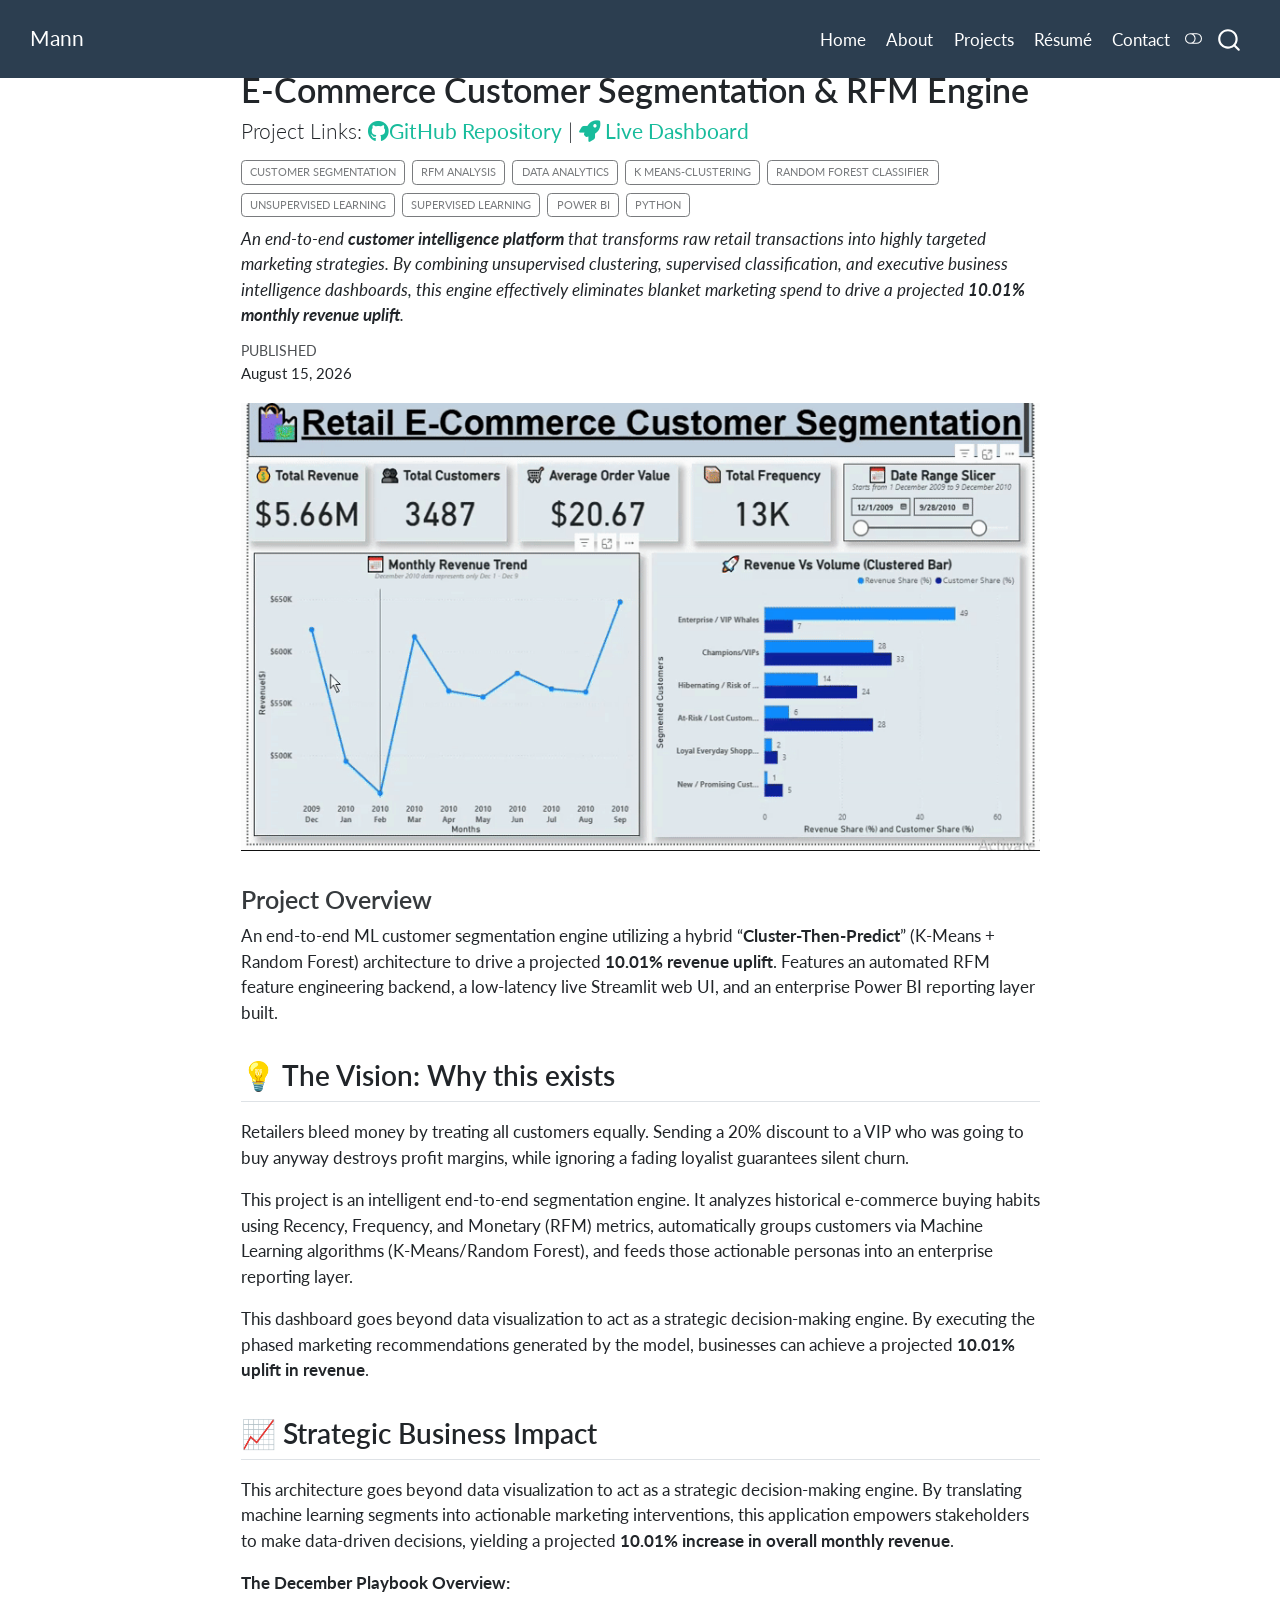
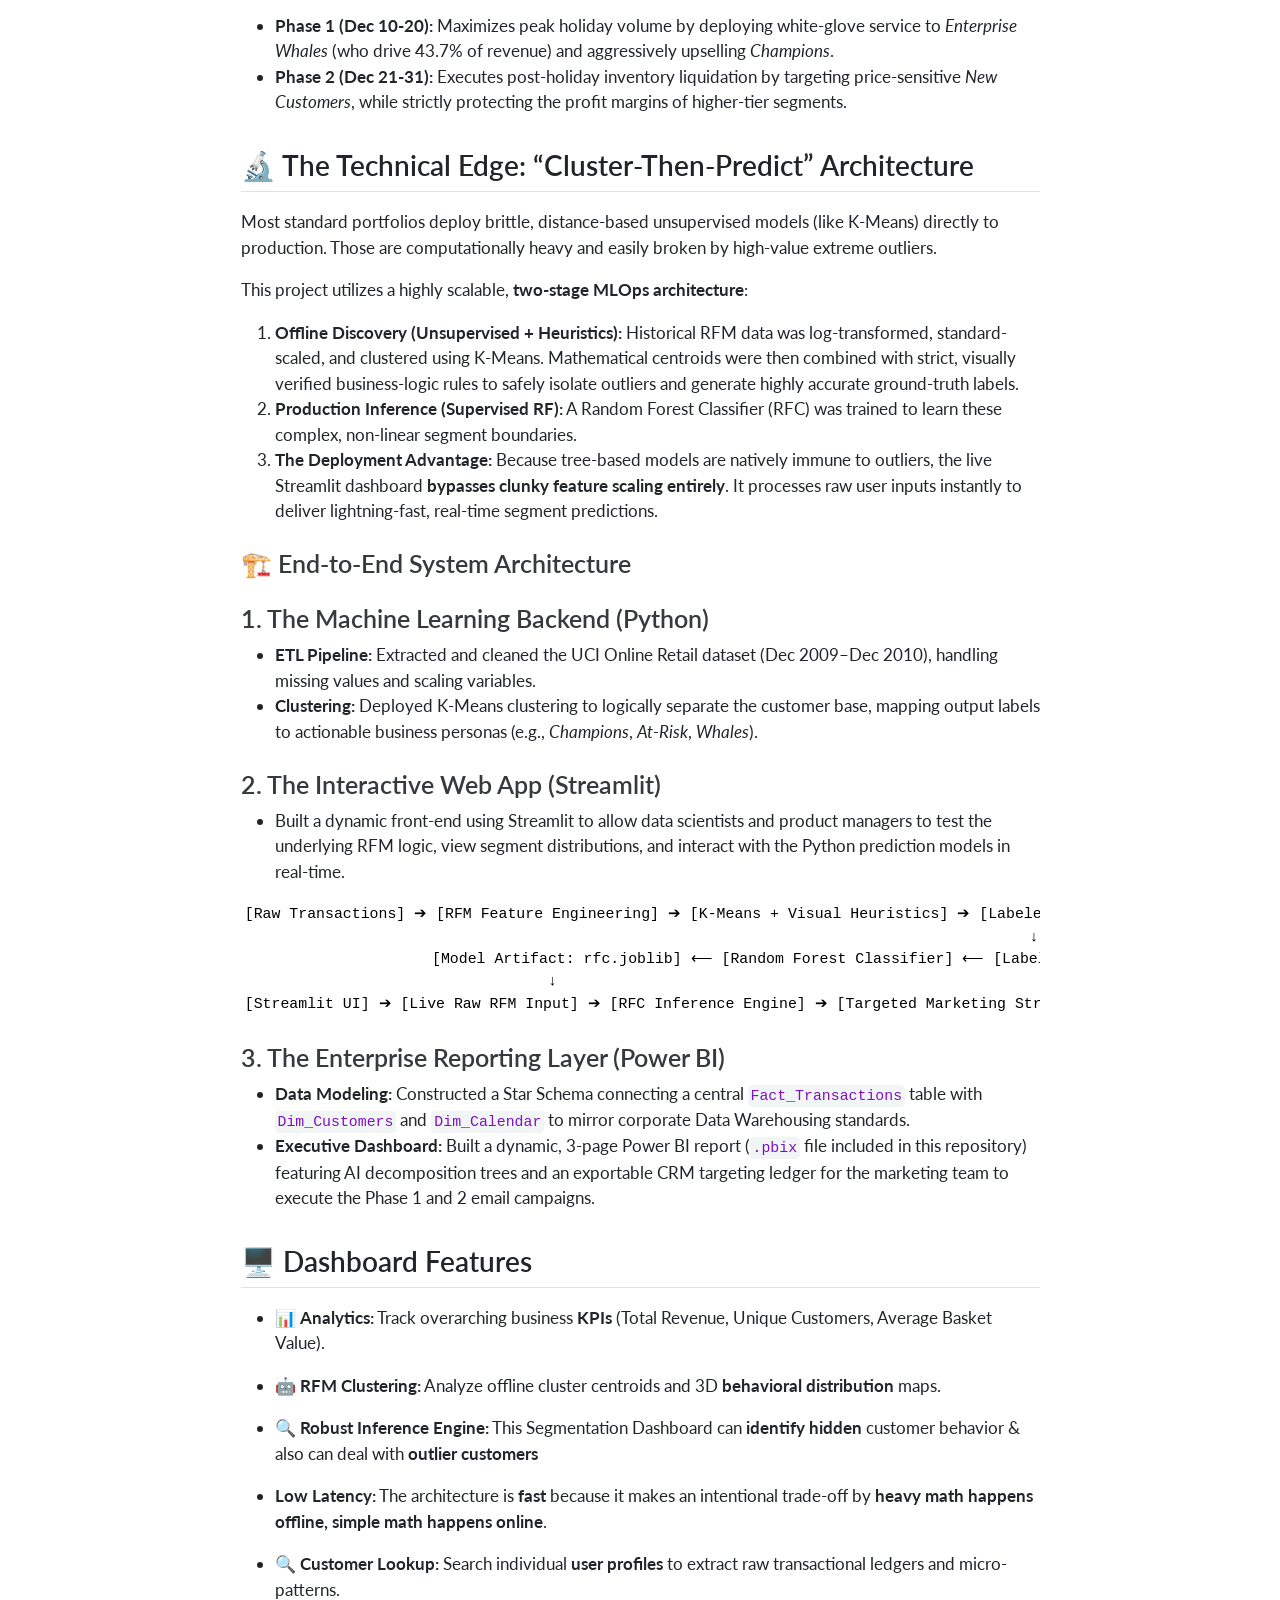
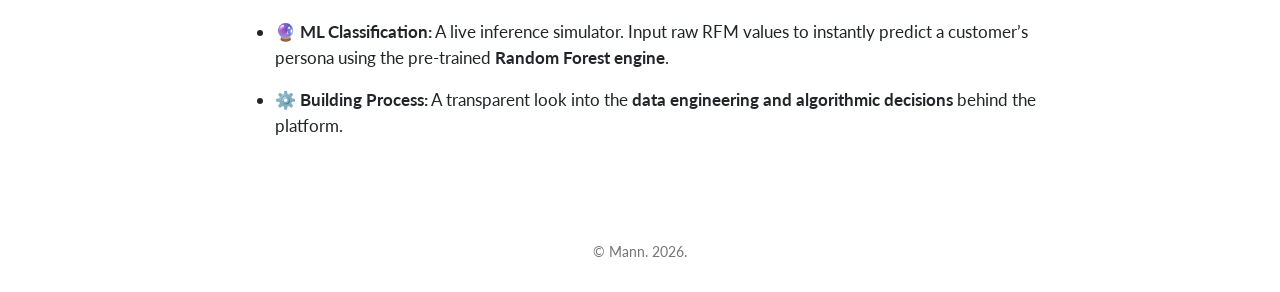
==== commit c4754a36: "fixed :Github page ignored css/styles.scss" ====
--- a/docs/projects/customerSegmentation/index.html
+++ b/docs/projects/customerSegmentation/index.html
@@ -50,9 +50,9 @@
 <link href="../../site_libs/quarto-html/quarto-syntax-highlighting-bf27225e3a48a9273f3daa8f8e829971.css" rel="stylesheet" class="quarto-color-scheme-extra" id="quarto-text-highlighting-styles">
 <script src="../../site_libs/bootstrap/bootstrap.min.js"></script>
 <link href="../../site_libs/bootstrap/bootstrap-icons.css" rel="stylesheet">
-<link href="../../site_libs/bootstrap/bootstrap-92404dd89b1444827012a9e3a58cda88.min.css" rel="stylesheet" append-hash="true" class="quarto-color-scheme" id="quarto-bootstrap" data-mode="light">
-<link href="../../site_libs/bootstrap/bootstrap-dark-8b348f4b4b74a528bf910da1e8c5139e.min.css" rel="stylesheet" append-hash="true" class="quarto-color-scheme quarto-color-alternate" id="quarto-bootstrap" data-mode="dark">
-<link href="../../site_libs/bootstrap/bootstrap-92404dd89b1444827012a9e3a58cda88.min.css" rel="stylesheet" append-hash="true" class="quarto-color-scheme-extra" id="quarto-bootstrap" data-mode="light">
+<link href="../../site_libs/bootstrap/bootstrap-8ae3a70c990e71de7dade3568d33fe11.min.css" rel="stylesheet" append-hash="true" class="quarto-color-scheme" id="quarto-bootstrap" data-mode="light">
+<link href="../../site_libs/bootstrap/bootstrap-dark-6312e3f7049ebb731f70e99afd58f776.min.css" rel="stylesheet" append-hash="true" class="quarto-color-scheme quarto-color-alternate" id="quarto-bootstrap" data-mode="dark">
+<link href="../../site_libs/bootstrap/bootstrap-8ae3a70c990e71de7dade3568d33fe11.min.css" rel="stylesheet" append-hash="true" class="quarto-color-scheme-extra" id="quarto-bootstrap" data-mode="light">
 <link href="../../site_libs/quarto-contrib/fontawesome6-6.7.2/all.min.css" rel="stylesheet">
 <link href="../../site_libs/quarto-contrib/fontawesome6-6.7.2/latex-fontsize.css" rel="stylesheet">
 <script id="quarto-search-options" type="application/json">{
